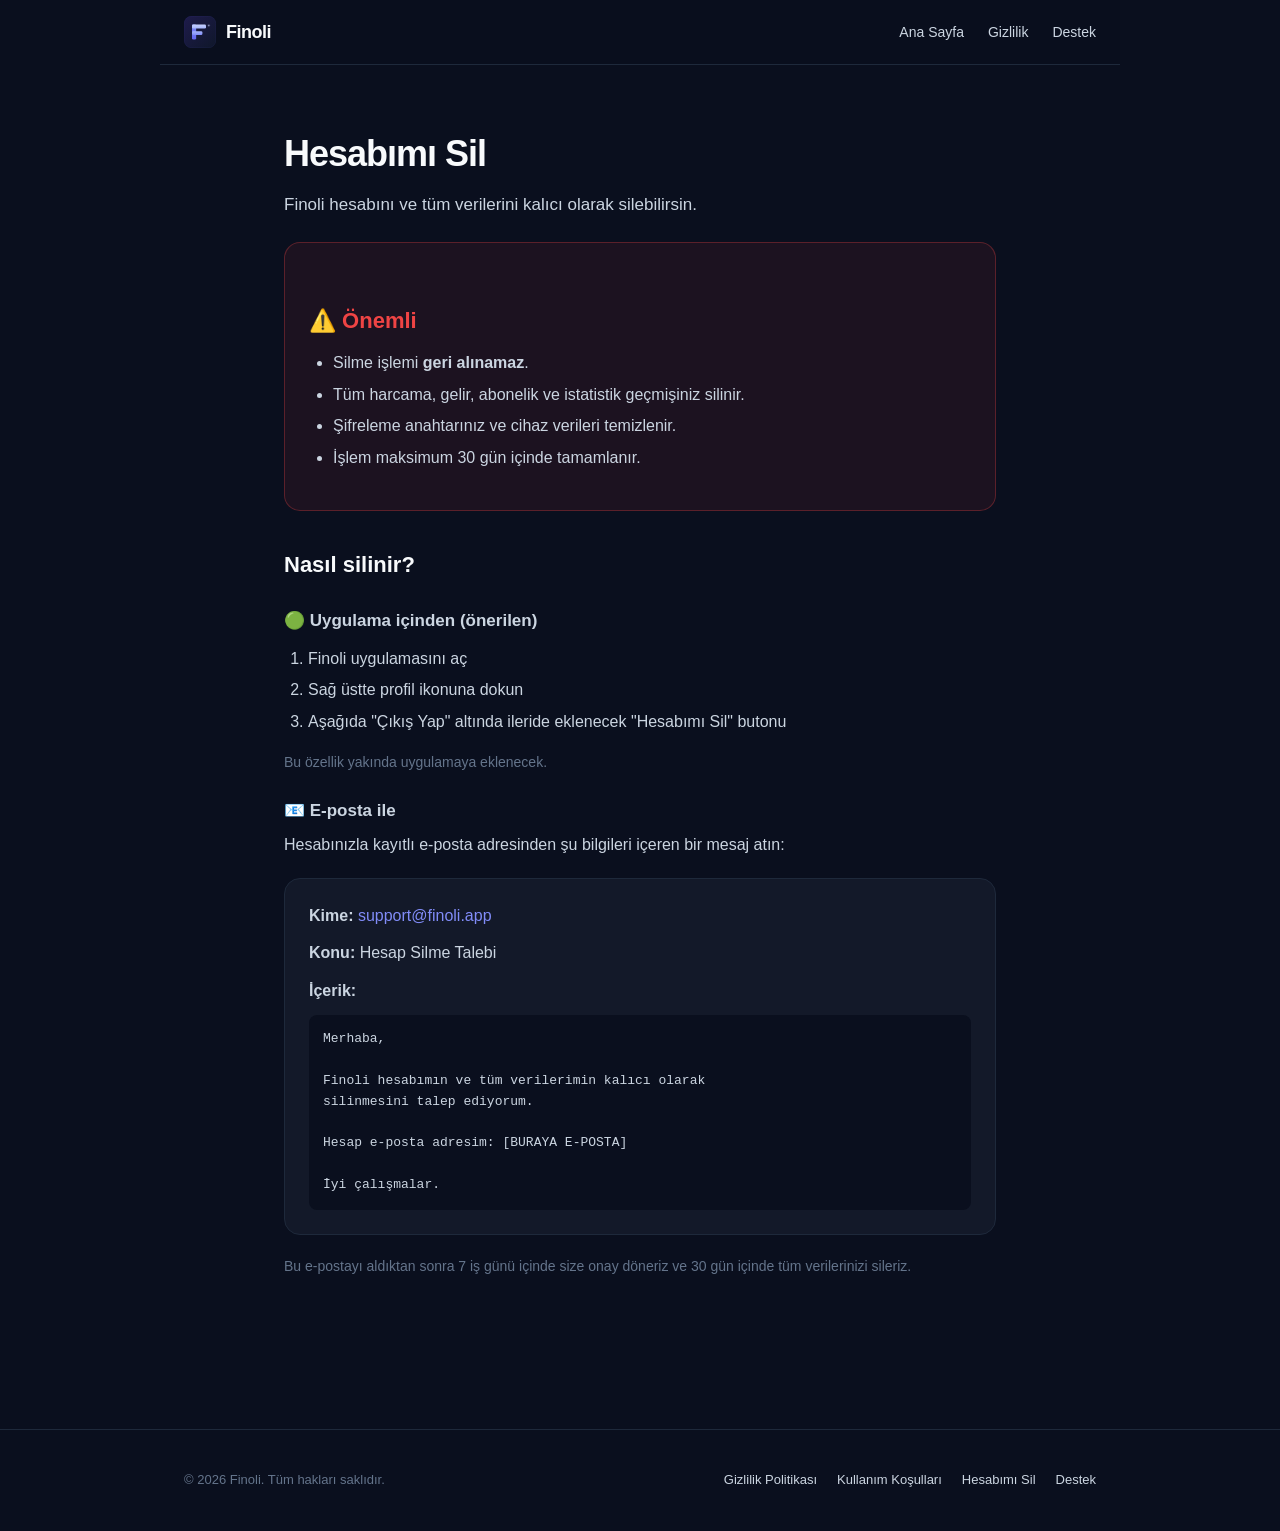
==== delete-account.html @ ec36eb67 "init: finoli web (landing + privacy + terms + support)" ====
<!DOCTYPE html>
<html lang="tr">
<head>
<meta charset="UTF-8">
<meta name="viewport" content="width=device-width, initial-scale=1.0">
<title>Hesabımı Sil — Finoli</title>
<link rel="stylesheet" href="style.css">
<link rel="icon" type="image/svg+xml" href="assets/logo.svg">
</head>
<body>
<nav class="nav">
  <a href="/" class="brand">
    <img src="assets/logo.svg" alt="Finoli" width="32" height="32">
    <span>Finoli</span>
  </a>
  <div class="nav-links">
    <a href="index.html">Ana Sayfa</a>
    <a href="privacy.html">Gizlilik</a>
    <a href="support.html">Destek</a>
  </div>
</nav>

<main class="legal container">
<h1>Hesabımı Sil</h1>
<p class="lead">
  Finoli hesabını ve tüm verilerini kalıcı olarak silebilirsin.
</p>

<div class="card danger">
  <h2>⚠️ Önemli</h2>
  <ul>
    <li>Silme işlemi <strong>geri alınamaz</strong>.</li>
    <li>Tüm harcama, gelir, abonelik ve istatistik geçmişiniz silinir.</li>
    <li>Şifreleme anahtarınız ve cihaz verileri temizlenir.</li>
    <li>İşlem maksimum 30 gün içinde tamamlanır.</li>
  </ul>
</div>

<h2>Nasıl silinir?</h2>

<h3>🟢 Uygulama içinden (önerilen)</h3>
<ol>
  <li>Finoli uygulamasını aç</li>
  <li>Sağ üstte profil ikonuna dokun</li>
  <li>Aşağıda "Çıkış Yap" altında ileride eklenecek "Hesabımı Sil" butonu</li>
</ol>
<p class="muted">Bu özellik yakında uygulamaya eklenecek.</p>

<h3>📧 E-posta ile</h3>
<p>
Hesabınızla kayıtlı e-posta adresinden şu bilgileri içeren bir mesaj atın:
</p>
<div class="card">
  <p><strong>Kime:</strong> <a href="mailto:support@finoli.app?subject=Hesap%20Silme%20Talebi">support@finoli.app</a></p>
  <p><strong>Konu:</strong> Hesap Silme Talebi</p>
  <p><strong>İçerik:</strong></p>
  <pre>Merhaba,

Finoli hesabımın ve tüm verilerimin kalıcı olarak
silinmesini talep ediyorum.

Hesap e-posta adresim: [BURAYA E-POSTA]

İyi çalışmalar.</pre>
</div>
<p class="muted">
  Bu e-postayı aldıktan sonra 7 iş günü içinde size onay döneriz ve 30 gün içinde
  tüm verilerinizi sileriz.
</p>

</main>

<footer class="footer">
  <div class="container">
    <p>© 2026 Finoli. Tüm hakları saklıdır.</p>
    <div class="footer-links">
      <a href="privacy.html">Gizlilik Politikası</a>
      <a href="terms.html">Kullanım Koşulları</a>
      <a href="delete-account.html">Hesabımı Sil</a>
      <a href="support.html">Destek</a>
    </div>
  </div>
</footer>
</body>
</html>
---- style.css ----
/* Finoli — Modern, koyu tema, finoli-app uyumlu */

:root {
  --bg: #0a0f1e;
  --surface: #131929;
  --surface-2: #1e293b;
  --border: #1e293b;
  --text: #f8fafc;
  --text-2: #cbd5e1;
  --muted: #64748b;
  --primary: #6366f1;
  --primary-light: #818cf8;
  --primary-lighter: #a5b4fc;
  --danger: #ef4444;
  --success: #10b981;
}

* {
  box-sizing: border-box;
  margin: 0;
  padding: 0;
}

html { scroll-behavior: smooth; }

body {
  font-family: -apple-system, BlinkMacSystemFont, 'SF Pro Text', 'Segoe UI', Roboto, sans-serif;
  background: var(--bg);
  color: var(--text);
  line-height: 1.6;
  -webkit-font-smoothing: antialiased;
  min-height: 100vh;
}

a {
  color: var(--primary-light);
  text-decoration: none;
}
a:hover { color: var(--primary-lighter); }

.container {
  max-width: 960px;
  margin: 0 auto;
  padding: 0 24px;
}

/* Nav */
.nav {
  position: sticky;
  top: 0;
  z-index: 10;
  background: rgba(10, 15, 30, 0.85);
  backdrop-filter: blur(12px);
  border-bottom: 1px solid var(--border);
  padding: 16px 24px;
  display: flex;
  justify-content: space-between;
  align-items: center;
  max-width: 960px;
  margin: 0 auto;
}

.brand {
  display: flex;
  align-items: center;
  gap: 10px;
  color: var(--text);
  font-weight: 800;
  font-size: 18px;
  letter-spacing: -0.5px;
}

.nav-links {
  display: flex;
  gap: 24px;
}
.nav-links a {
  color: var(--text-2);
  font-size: 14px;
  font-weight: 500;
}
.nav-links a:hover { color: var(--text); }

/* Hero */
.hero {
  text-align: center;
  padding: 80px 0 100px;
  background: radial-gradient(ellipse at top, rgba(99, 102, 241, 0.12), transparent 70%);
}

.hero-logo {
  margin-bottom: 32px;
  filter: drop-shadow(0 8px 24px rgba(99, 102, 241, 0.3));
}

.hero h1 {
  font-size: 52px;
  font-weight: 800;
  letter-spacing: -1.5px;
  line-height: 1.1;
  margin-bottom: 20px;
  background: linear-gradient(135deg, #f8fafc, #a5b4fc);
  -webkit-background-clip: text;
  background-clip: text;
  -webkit-text-fill-color: transparent;
}

.hero .lead {
  font-size: 18px;
  color: var(--text-2);
  max-width: 580px;
  margin: 0 auto 32px;
}

.cta-row {
  display: flex;
  justify-content: center;
  gap: 12px;
  flex-wrap: wrap;
}

.btn {
  padding: 14px 28px;
  border-radius: 14px;
  font-weight: 700;
  font-size: 15px;
  border: none;
  cursor: pointer;
  transition: transform 0.15s, opacity 0.15s;
}
.btn:hover { transform: translateY(-1px); }
.btn-primary {
  background: var(--primary);
  color: white;
  box-shadow: 0 4px 16px rgba(99, 102, 241, 0.4);
}
.btn-ghost {
  background: var(--surface-2);
  color: var(--text-2);
  border: 1px solid var(--border);
}

/* Features */
.features {
  padding: 80px 0;
  border-top: 1px solid var(--border);
}
.features h2 {
  font-size: 32px;
  font-weight: 800;
  letter-spacing: -0.8px;
  text-align: center;
  margin-bottom: 48px;
}

.grid {
  display: grid;
  grid-template-columns: repeat(auto-fit, minmax(280px, 1fr));
  gap: 20px;
}

.feature {
  background: var(--surface);
  border: 1px solid var(--border);
  border-radius: 18px;
  padding: 28px;
  transition: transform 0.2s, border-color 0.2s;
}
.feature:hover {
  transform: translateY(-2px);
  border-color: rgba(99, 102, 241, 0.4);
}
.feature .emoji {
  font-size: 36px;
  margin-bottom: 12px;
}
.feature h3 {
  font-size: 18px;
  font-weight: 700;
  margin-bottom: 6px;
  color: var(--text);
}
.feature p {
  color: var(--text-2);
  font-size: 14px;
  line-height: 1.5;
}

/* Legal pages */
.legal {
  padding: 60px 24px 80px;
  max-width: 760px;
}
.legal h1 {
  font-size: 36px;
  font-weight: 800;
  letter-spacing: -1px;
  margin-bottom: 8px;
}
.legal h2 {
  font-size: 22px;
  font-weight: 700;
  margin-top: 36px;
  margin-bottom: 12px;
  color: var(--text);
}
.legal h3 {
  font-size: 17px;
  font-weight: 700;
  margin-top: 24px;
  margin-bottom: 8px;
  color: var(--text-2);
}
.legal p {
  color: var(--text-2);
  margin-bottom: 12px;
}
.legal ul, .legal ol {
  margin: 12px 0 16px 24px;
  color: var(--text-2);
}
.legal li {
  margin-bottom: 6px;
}
.legal .muted {
  color: var(--muted);
  font-size: 14px;
}
.legal .lead {
  font-size: 17px;
  color: var(--text-2);
  margin-bottom: 24px;
}

.card {
  background: var(--surface);
  border: 1px solid var(--border);
  border-radius: 16px;
  padding: 24px;
  margin: 20px 0;
}
.card.danger {
  background: rgba(239, 68, 68, 0.08);
  border-color: rgba(239, 68, 68, 0.3);
}
.card.danger h2 { color: var(--danger); }

.card pre {
  background: var(--bg);
  padding: 14px;
  border-radius: 8px;
  font-size: 13px;
  color: var(--text-2);
  overflow-x: auto;
  white-space: pre-wrap;
  font-family: 'SF Mono', Menlo, Consolas, monospace;
  margin-top: 8px;
}

.big-link {
  font-size: 20px;
  font-weight: 700;
}

details {
  background: var(--surface);
  border: 1px solid var(--border);
  border-radius: 12px;
  padding: 16px 20px;
  margin-bottom: 10px;
}
details summary {
  cursor: pointer;
  font-weight: 600;
  color: var(--text);
  font-size: 15px;
  list-style: none;
}
details summary::after {
  content: '+';
  float: right;
  font-size: 20px;
  color: var(--muted);
  transition: transform 0.2s;
}
details[open] summary::after { content: '−'; }
details p, details ul {
  margin-top: 12px;
  color: var(--text-2);
}

/* Footer */
.footer {
  border-top: 1px solid var(--border);
  padding: 40px 0;
  margin-top: 60px;
}
.footer .container {
  display: flex;
  justify-content: space-between;
  align-items: center;
  flex-wrap: wrap;
  gap: 16px;
}
.footer p {
  color: var(--muted);
  font-size: 13px;
}
.footer-links {
  display: flex;
  gap: 20px;
  flex-wrap: wrap;
}
.footer-links a {
  color: var(--text-2);
  font-size: 13px;
}

@media (max-width: 600px) {
  .hero h1 { font-size: 36px; }
  .hero .lead { font-size: 16px; }
  .nav-links { gap: 14px; font-size: 13px; }
  .footer .container { flex-direction: column; text-align: center; }
}
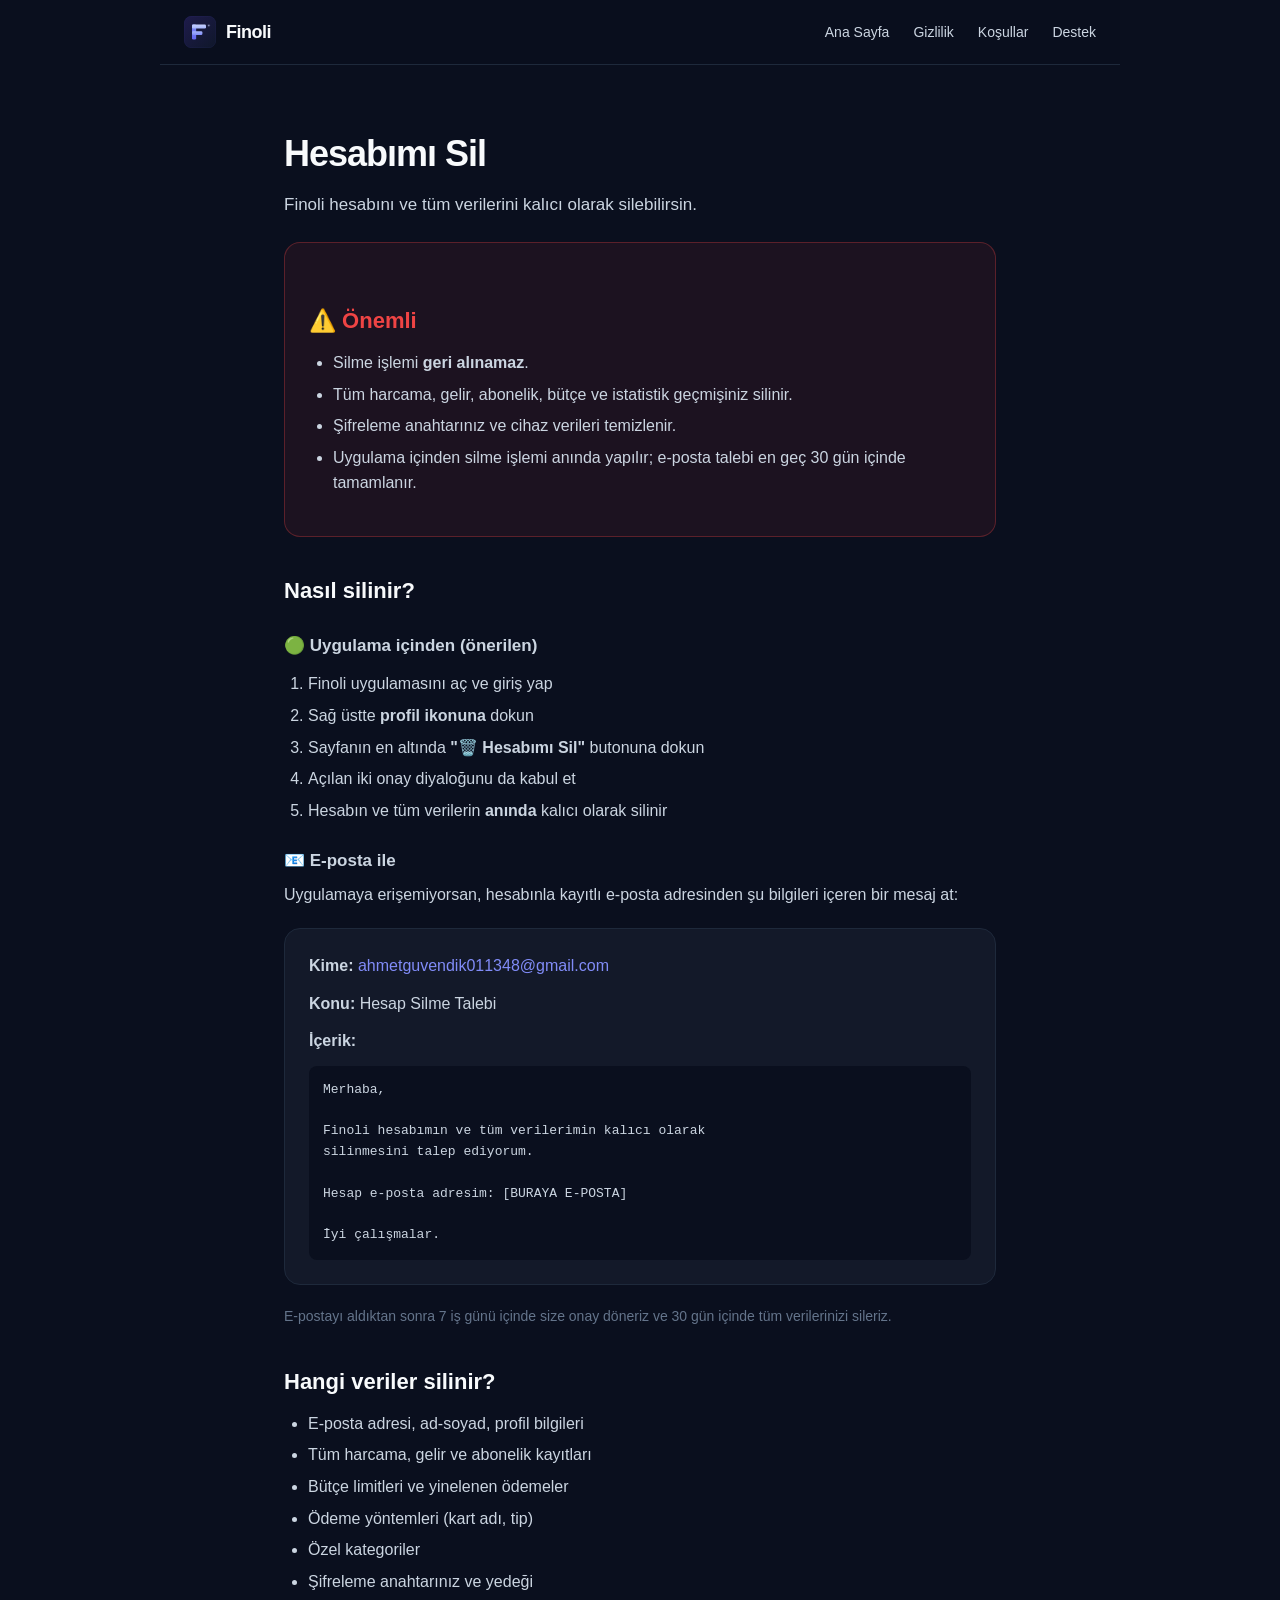
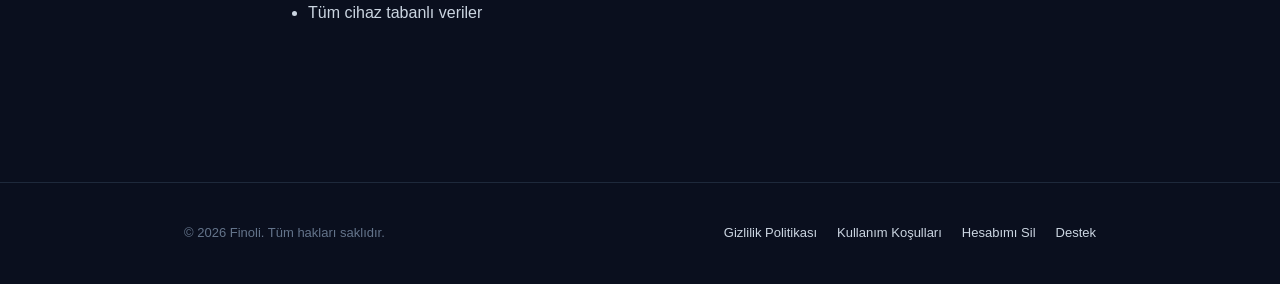
==== commit 649c6ee2: "content: web sitesini yeni özellikler için güncelle + navigasyon düzeltmeleri İçerik güncellemeleri:" ====
--- a/delete-account.html
+++ b/delete-account.html
@@ -4,18 +4,20 @@
 <meta charset="UTF-8">
 <meta name="viewport" content="width=device-width, initial-scale=1.0">
 <title>Hesabımı Sil — Finoli</title>
+<meta name="theme-color" content="#0a0f1e">
 <link rel="stylesheet" href="style.css">
 <link rel="icon" type="image/svg+xml" href="assets/logo.svg">
 </head>
 <body>
 <nav class="nav">
-  <a href="/" class="brand">
+  <a href="index.html" class="brand">
     <img src="assets/logo.svg" alt="Finoli" width="32" height="32">
     <span>Finoli</span>
   </a>
   <div class="nav-links">
     <a href="index.html">Ana Sayfa</a>
     <a href="privacy.html">Gizlilik</a>
+    <a href="terms.html">Koşullar</a>
     <a href="support.html">Destek</a>
   </div>
 </nav>
@@ -30,9 +32,9 @@
   <h2>⚠️ Önemli</h2>
   <ul>
     <li>Silme işlemi <strong>geri alınamaz</strong>.</li>
-    <li>Tüm harcama, gelir, abonelik ve istatistik geçmişiniz silinir.</li>
+    <li>Tüm harcama, gelir, abonelik, bütçe ve istatistik geçmişiniz silinir.</li>
     <li>Şifreleme anahtarınız ve cihaz verileri temizlenir.</li>
-    <li>İşlem maksimum 30 gün içinde tamamlanır.</li>
+    <li>Uygulama içinden silme işlemi anında yapılır; e-posta talebi en geç 30 gün içinde tamamlanır.</li>
   </ul>
 </div>
 
@@ -40,18 +42,19 @@
 
 <h3>🟢 Uygulama içinden (önerilen)</h3>
 <ol>
-  <li>Finoli uygulamasını aç</li>
-  <li>Sağ üstte profil ikonuna dokun</li>
-  <li>Aşağıda "Çıkış Yap" altında ileride eklenecek "Hesabımı Sil" butonu</li>
+  <li>Finoli uygulamasını aç ve giriş yap</li>
+  <li>Sağ üstte <strong>profil ikonuna</strong> dokun</li>
+  <li>Sayfanın en altında <strong>"🗑️ Hesabımı Sil"</strong> butonuna dokun</li>
+  <li>Açılan iki onay diyaloğunu da kabul et</li>
+  <li>Hesabın ve tüm verilerin <strong>anında</strong> kalıcı olarak silinir</li>
 </ol>
-<p class="muted">Bu özellik yakında uygulamaya eklenecek.</p>
 
 <h3>📧 E-posta ile</h3>
 <p>
-Hesabınızla kayıtlı e-posta adresinden şu bilgileri içeren bir mesaj atın:
+Uygulamaya erişemiyorsan, hesabınla kayıtlı e-posta adresinden şu bilgileri içeren bir mesaj at:
 </p>
 <div class="card">
-  <p><strong>Kime:</strong> <a href="mailto:support@finoli.app?subject=Hesap%20Silme%20Talebi">support@finoli.app</a></p>
+  <p><strong>Kime:</strong> <a href="mailto:ahmetguvendik011348@gmail.com?subject=Hesap%20Silme%20Talebi">ahmetguvendik011348@gmail.com</a></p>
   <p><strong>Konu:</strong> Hesap Silme Talebi</p>
   <p><strong>İçerik:</strong></p>
   <pre>Merhaba,
@@ -64,9 +67,20 @@
 İyi çalışmalar.</pre>
 </div>
 <p class="muted">
-  Bu e-postayı aldıktan sonra 7 iş günü içinde size onay döneriz ve 30 gün içinde
+  E-postayı aldıktan sonra 7 iş günü içinde size onay döneriz ve 30 gün içinde
   tüm verilerinizi sileriz.
 </p>
+
+<h2>Hangi veriler silinir?</h2>
+<ul>
+  <li>E-posta adresi, ad-soyad, profil bilgileri</li>
+  <li>Tüm harcama, gelir ve abonelik kayıtları</li>
+  <li>Bütçe limitleri ve yinelenen ödemeler</li>
+  <li>Ödeme yöntemleri (kart adı, tip)</li>
+  <li>Özel kategoriler</li>
+  <li>Şifreleme anahtarınız ve yedeği</li>
+  <li>Tüm cihaz tabanlı veriler</li>
+</ul>
 
 </main>
 
